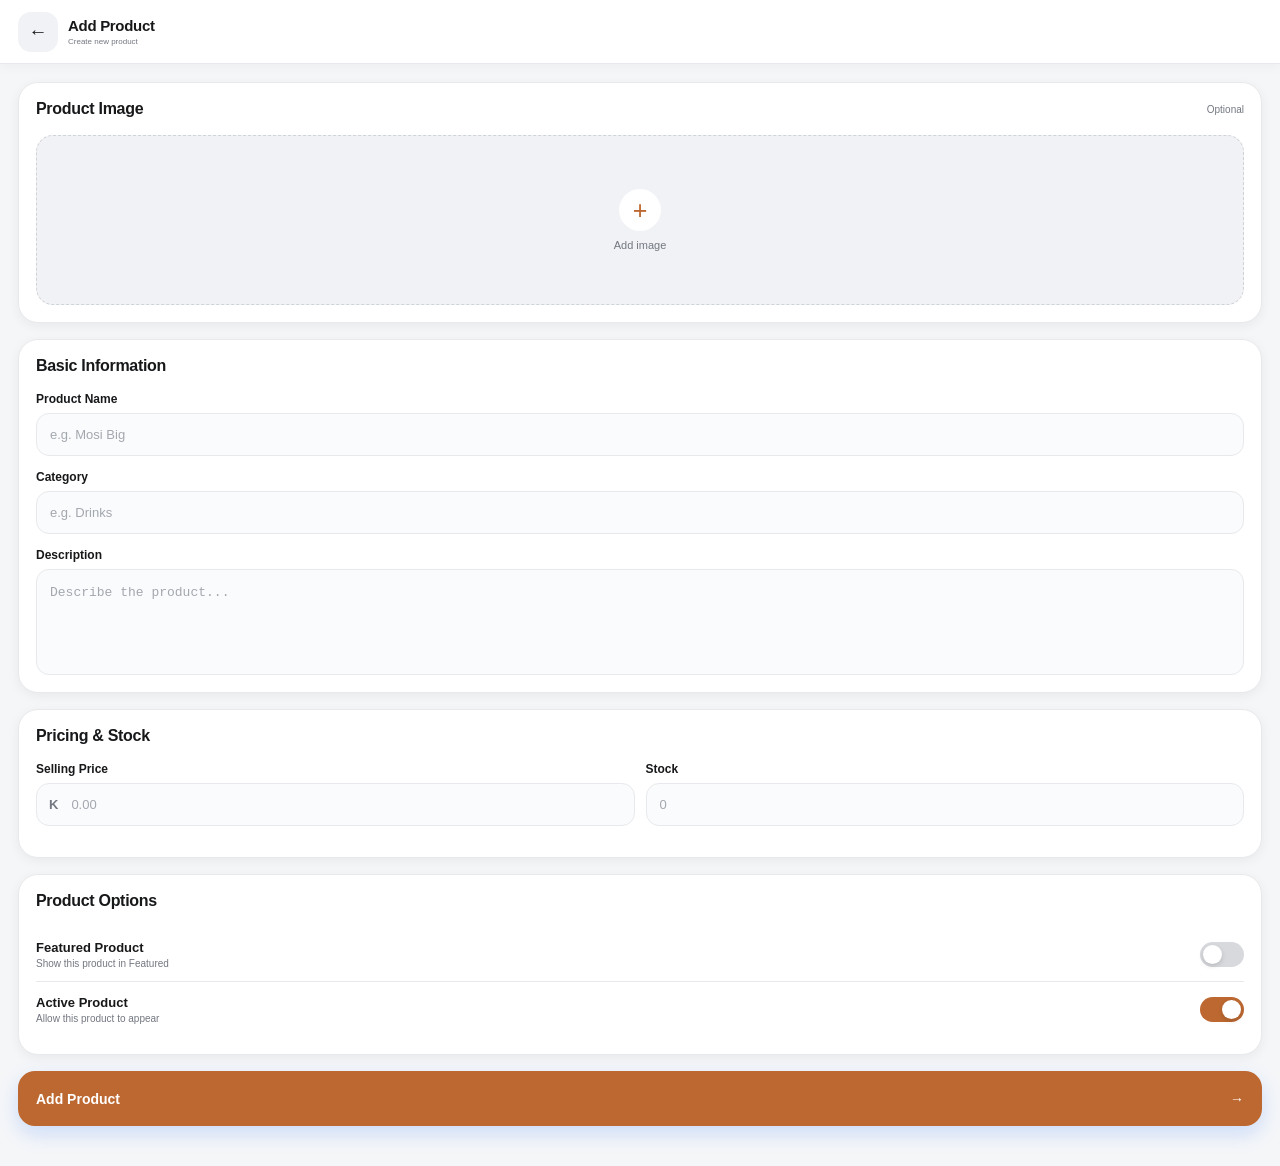
==== add-product.html @ 47070657 "Add files via upload Viza v mobile version" ====
<!DOCTYPE html>
<html lang="en">

<head>

    <meta charset="UTF-8">

    <meta
        name="viewport"
        content="width=device-width,
        initial-scale=1.0,
        maximum-scale=1.0,
        user-scalable=no"
    >

    <meta
        name="theme-color"
        content="#ffffff"
    >

    <title>Add Product | Viza V</title>

    <link
        rel="stylesheet"
        href="CSS/app.css"
    >

    <link
        rel="stylesheet"
        href="CSS/product-form.css"
    >

</head>


<body>

<div id="app">


    <!-- HEADER -->

    <header class="app-header">

        <div class="header-left">

            <button
                class="icon-button"
                type="button"
                onclick="history.back()"
            >
                ←
            </button>

            <div class="brand">

                <span class="brand-name">
                    Add Product
                </span>

                <span class="brand-subtitle">
                    Create new product
                </span>

            </div>

        </div>

    </header>



    <!-- MAIN -->

    <main class="form-main">

        <form
            class="product-form"
            id="productForm"
        >


            <!-- IMAGE -->

            <section class="form-section">

                <div class="form-section-title">

                    <h2>
                        Product Image
                    </h2>

                    <span>
                        Optional
                    </span>

                </div>


                <label
                    class="image-upload"
                    for="productImage"
                >

                    <div
                        class="image-preview"
                        id="imagePreview"
                    >

                        <span>
                            +
                        </span>

                        <small>
                            Add image
                        </small>

                    </div>

                    <input
                        type="file"
                        id="productImage"
                        accept="image/*"
                        hidden
                    >

                </label>

            </section>



            <!-- BASIC INFORMATION -->

            <section class="form-section">

                <div class="form-section-title">

                    <h2>
                        Basic Information
                    </h2>

                </div>


                <div class="form-group">

                    <label for="productName">
                        Product Name
                    </label>

                    <input
                        type="text"
                        id="productName"
                        placeholder="e.g. Mosi Big"
                        autocomplete="off"
                        required
                    >

                </div>



                <div class="form-group">

                    <label for="productCategory">
                        Category
                    </label>

                    <input
                        type="text"
                        id="productCategory"
                        placeholder="e.g. Drinks"
                        autocomplete="off"
                        required
                    >

                </div>



                <div class="form-group">

                    <label for="productDescription">
                        Description
                    </label>

                    <textarea
                        id="productDescription"
                        rows="4"
                        placeholder="Describe the product..."
                    ></textarea>

                </div>

            </section>



            <!-- PRICING -->

            <section class="form-section">

                <div class="form-section-title">

                    <h2>
                        Pricing & Stock
                    </h2>

                </div>


                <div class="form-row">


                    <div class="form-group">

                        <label for="productPrice">
                            Selling Price
                        </label>

                        <div class="input-with-prefix">

                            <span>
                                K
                            </span>

                            <input
                                type="number"
                                id="productPrice"
                                min="0"
                                step="0.01"
                                placeholder="0.00"
                                required
                            >

                        </div>

                    </div>


                    <div class="form-group">

                        <label for="productStock">
                            Stock
                        </label>

                        <input
                            type="number"
                            id="productStock"
                            min="0"
                            step="1"
                            placeholder="0"
                            required
                        >

                    </div>


                </div>

            </section>



            <!-- OPTIONS -->

            <section class="form-section">

                <div class="form-section-title">

                    <h2>
                        Product Options
                    </h2>

                </div>


                <label class="switch-row">

                    <div>

                        <strong>
                            Featured Product
                        </strong>

                        <small>
                            Show this product in Featured
                        </small>

                    </div>

                    <input
                        type="checkbox"
                        id="productFeatured"
                    >

                    <span class="switch"></span>

                </label>


                <label class="switch-row">

                    <div>

                        <strong>
                            Active Product
                        </strong>

                        <small>
                            Allow this product to appear
                        </small>

                    </div>

                    <input
                        type="checkbox"
                        id="productActive"
                        checked
                    >

                    <span class="switch"></span>

                </label>

            </section>



            <!-- SAVE -->

            <button
                class="save-product-button"
                type="submit"
            >

                <span>
                    Add Product
                </span>

                <span>
                    →
                </span>

            </button>


        </form>

    </main>


</div>


<script src="JS/storage.js"></script>

<script src="JS/product-manager.js"></script>


</body>

</html>
---- CSS/app.css ----
/* =========================================
   VIZA V
   APPLICATION FOUNDATION
========================================= */

:root{

    --primary:#bd6830;

    --primary-dark:#155dcc;

    --background:#f5f6f8;

    --surface:#ffffff;

    --surface-soft:#f0f2f5;

    --text:#17181a;

    --text-secondary:#737780;

    --border:#e8e9ec;

    --danger:#ff3b30;

    --success:#22a447;
    --zyaco:rgb(34, 122, 34);

    --radius-small:12px;

    --radius-medium:16px;

    --radius-large:22px;

    --app-padding:18px;

    --header-height:64px;

    --bottom-nav-height:72px;

    --shadow-small:
        0 3px 12px rgba(0,0,0,.055);

    --shadow-medium:
        0 8px 25px rgba(0,0,0,.08);

}


/* =========================================
   RESET
========================================= */

*{

    margin:0;

    padding:0;

    box-sizing:border-box;

    -webkit-tap-highlight-color:
        transparent;

}


html{

    scroll-behavior:smooth;

}


body{

    min-height:100vh;

    background:var(--background);

    color:var(--text);

    font-family:
        -apple-system,
        BlinkMacSystemFont,
        "Segoe UI",
        Roboto,
        Helvetica,
        Arial,
        sans-serif;

    overflow-x:hidden;

}


button,
input{

    font:inherit;

}


button{

    border:0;

    cursor:pointer;

}


img{

    display:block;

    max-width:100%;

}


/* =========================================
   APPLICATION
========================================= */

#app{

    min-height:100vh;

    width:100%;

}


/* =========================================
   HEADER
========================================= */

/* =========================================================
   APP HEADER
========================================================= */

.app-header{

    position:sticky;

    top:0;

    z-index:1000;

    width:100%;

    height:
        calc(
            64px +
            env(safe-area-inset-top)
        );

    padding:
        env(safe-area-inset-top)
        var(--app-padding)
        0;

    display:flex;

    align-items:center;

    justify-content:space-between;

    background:
        rgba(255,255,255,.96);

    border-bottom:
        1px solid var(--border);

    box-shadow:
        0 2px 12px
        rgba(0,0,0,.04);

    backdrop-filter:
        blur(14px);

    -webkit-backdrop-filter:
        blur(14px);

}


/* =========================================================
   HEADER LEFT
========================================================= */

.header-left{

    min-width:0;

    display:flex;

    align-items:center;

    gap:10px;

}


/* =========================================================
   ICON BUTTON
========================================================= */

.icon-button{

    position:relative;

    width:40px;

    height:40px;

    flex:
        0 0 40px;

    display:flex;

    align-items:center;

    justify-content:center;

    padding:0;

    border:0;

    border-radius:13px;

    background:
        var(--surface-soft);

    color:
        var(--text);

    font-size:19px;

    cursor:pointer;

    -webkit-tap-highlight-color:transparent;

    transition:
        transform .15s ease,
        background .15s ease;

}


.icon-button:active{

    transform:
        scale(.90);

    background:
        var(--border);

}


/* =========================================================
   BRAND
========================================================= */

.brand{

    min-width:0;

    display:flex;

    flex-direction:column;

    justify-content:center;

}


.brand-name{

    overflow:hidden;

    text-overflow:ellipsis;

    white-space:nowrap;

    color:
        var(--text);

    font-size:15px;

    line-height:1.15;

    font-weight:800;

    letter-spacing:-.3px;

}


.brand-name .zyaco{

    color:
        var(--primary);

}


.brand-subtitle{

    margin-top:3px;

    overflow:hidden;

    text-overflow:ellipsis;

    white-space:nowrap;

    color:
        var(--text-secondary);

    font-size:8px;

    line-height:1;

    font-weight:500;

}


/* =========================================================
   CART BADGE
========================================================= */

.cart-badge{

    position:absolute;

    top:-3px;

    right:-3px;

    min-width:16px;

    height:16px;

    padding:
        0 4px;

    display:flex;

    align-items:center;

    justify-content:center;

    border:
        2px solid #ffffff;

    border-radius:50px;

    background:
        var(--danger);

    color:#ffffff;

    font-size:8px;

    line-height:1;

    font-weight:800;

}


/* =========================================================
   FULL-SCREEN MOBILE MENU
========================================================= */

.mobile-menu{

    position:fixed;

    inset:0;

    z-index:2000;

    width:100%;

    height:100dvh;

    visibility:hidden;

    pointer-events:none;

}


/* =========================================================
   MENU BACKDROP
========================================================= */

.mobile-menu-backdrop{

    position:absolute;

    inset:0;

    background:
        rgba(0,0,0,.30);

    opacity:0;

    transition:
        opacity .30s ease;

}


/* =========================================================
   MENU PANEL
========================================================= */

.mobile-menu-panel{

    position:absolute;

    top:0;

    left:0;

    width:100%;

    height:100%;

    height:100dvh;

    display:flex;

    flex-direction:column;

    background:#ffffff;

    transform:
        translateX(-100%);

    transition:
        transform .34s
        cubic-bezier(.22,.8,.25,1);

    overflow-y:auto;

    overscroll-behavior:contain;

    -webkit-overflow-scrolling:touch;

    box-shadow:
        8px 0 30px
        rgba(0,0,0,.12);

}


/* =========================================================
   OPEN STATE
========================================================= */

.mobile-menu.open{

    visibility:visible;

    pointer-events:auto;

}


.mobile-menu.open
.mobile-menu-backdrop{

    opacity:1;

}


.mobile-menu.open
.mobile-menu-panel{

    transform:
        translateX(0);

}


/* =========================================================
   MENU TOP
========================================================= */

.mobile-menu-top{

    min-height:
        calc(
            76px +
            env(safe-area-inset-top)
        );

    padding:
        env(safe-area-inset-top)
        var(--app-padding)
        0;

    display:flex;

    align-items:center;

    justify-content:space-between;

    border-bottom:
        1px solid var(--border);

}


.mobile-menu-brand{

    display:flex;

    flex-direction:column;

}


.mobile-menu-brand strong{

    color:
        var(--text);

    font-size:18px;

    font-weight:850;

    letter-spacing:-.5px;

}


.mobile-menu-brand strong span{

    color:
        var(--primary);

}


.mobile-menu-brand small{

    margin-top:3px;

    color:
        var(--text-secondary);

    font-size:9px;

}


/* =========================================================
   CLOSE BUTTON
========================================================= */

.mobile-menu-close{

    width:42px;

    height:42px;

    display:flex;

    align-items:center;

    justify-content:center;

    border:0;

    border-radius:13px;

    background:
        var(--surface-soft);

    color:
        var(--text);

    font-size:21px;

    font-weight:500;

    cursor:pointer;

    -webkit-tap-highlight-color:transparent;

    transition:
        transform .15s ease,
        background .15s ease;

}


.mobile-menu-close:active{

    transform:
        scale(.90);

    background:
        var(--border);

}


/* =========================================================
   NAVIGATION
========================================================= */

.mobile-nav{

    padding:
        18px
        var(--app-padding);

}


.mobile-nav-label{

    display:block;

    margin:
        0
        0
        9px
        4px;

    color:
        var(--text-secondary);

    font-size:9px;

    font-weight:800;

    letter-spacing:1px;

    text-transform:uppercase;

}


/* =========================================================
   NAV ITEM
========================================================= */

.mobile-nav-item{

    width:100%;

    min-height:54px;

    margin-bottom:5px;

    padding:
        0
        13px;

    display:flex;

    align-items:center;

    gap:13px;

    border:0;

    border-radius:15px;

    background:transparent;

    color:
        var(--text);

    font-family:inherit;

    font-size:13px;

    font-weight:650;

    text-align:left;

    cursor:pointer;

    -webkit-tap-highlight-color:transparent;

    transition:
        background .16s ease,
        transform .16s ease;

}


.mobile-nav-item:active{

    transform:
        scale(.98);

    background:
        var(--surface-soft);

}


/* =========================================================
   NAV ICON
========================================================= */

.mobile-nav-icon{

    width:38px;

    height:38px;

    flex:
        0 0 38px;

    display:flex;

    align-items:center;

    justify-content:center;

    border-radius:12px;

    background:
        var(--surface-soft);

    color:
        var(--primary);

    font-size:18px;

}


/* =========================================================
   NAV TEXT
========================================================= */

.mobile-nav-text{

    flex:1;

    min-width:0;

}


.mobile-nav-text strong{

    display:block;

    font-size:13px;

    font-weight:700;

}


.mobile-nav-text small{

    display:block;

    margin-top:2px;

    color:
        var(--text-secondary);

    font-size:9px;

    font-weight:500;

}


/* =========================================================
   NAV ARROW
========================================================= */

.mobile-nav-arrow{

    color:
        #a4a8ae;

    font-size:16px;

}


/* =========================================================
   MENU DIVIDER
========================================================= */

.mobile-nav-divider{

    height:1px;

    margin:
        12px
        4px
        14px;

    background:
        var(--border);

}


/* =========================================================
   PARTNERSHIP / SUPPLIER SECTION
========================================================= */

.mobile-menu-business{

    margin-top:auto;

    padding:
        16px
        var(--app-padding)
        calc(
            18px +
            env(safe-area-inset-bottom)
        );

}


.mobile-business-card{

    padding:15px;

    border:
        1px solid var(--border);

    border-radius:17px;

    background:
        var(--surface-soft);

}


.mobile-business-card strong{

    display:block;

    color:
        var(--text);

    font-size:12px;

    font-weight:750;

}


.mobile-business-card p{

    margin:
        4px
        0
        10px;

    color:
        var(--text-secondary);

    font-size:9px;

    line-height:1.45;

}


.mobile-business-link{

    color:
        var(--primary);

    font-size:10px;

    font-weight:750;

    background:none;

    border:0;

    padding:0;

}


/* =========================================================
   BODY LOCK WHEN MENU IS OPEN
========================================================= */

body.menu-open{

    overflow:hidden;

    touch-action:none;

}


/* =========================================================
   VERY SMALL PHONES
========================================================= */

@media(max-width:360px){

    .app-header{

        padding-left:10px;

        padding-right:10px;

    }


    .brand-subtitle{

        font-size:7px;

    }


    .mobile-nav{

        padding-left:10px;

        padding-right:10px;

    }

}


/* =========================================
   CART BADGE
========================================= */

.cart-badge{

    position:absolute;

    top:-2px;

    right:-2px;

    min-width:17px;

    height:17px;

    padding:0 4px;

    border-radius:20px;

    background:var(--danger);

    color:white;

    font-size:9px;

    font-weight:700;

    display:flex;

    align-items:center;

    justify-content:center;

}


/* =========================================
   MAIN
========================================= */

.app-main{

    width:100%;

    padding-bottom:
        calc(
            var(--bottom-nav-height)
            + 25px
        );

}


/* =========================================
   SEARCH
========================================= */

.search-section{

    padding:
        16px
        var(--app-padding)
        4px;

}


.search-box{

    width:100%;

    height:48px;

    border-radius:16px;

    background:var(--surface);

    border:1px solid var(--border);

    display:flex;

    align-items:center;

    padding:0 13px;

    gap:9px;

    box-shadow:var(--shadow-small);

}


.search-icon{

    font-size:23px;

    color:#8a8f98;

}


.search-box input{

    flex:1;

    min-width:0;

    border:0;

    outline:0;

    background:transparent;

    color:var(--text);

    font-size:14px;

}


.search-box input::placeholder{

    color:#a1a5ac;

}


.search-clear{

    width:27px;

    height:27px;

    border-radius:50%;

    background:#e9ebee;

    color:#777;

    display:none;

    align-items:center;

    justify-content:center;

}


.search-clear.visible{

    display:flex;

}


/* =========================================
   SECTION
========================================= */

.category-section,
.product-section{

    margin-top:24px;

}


.section-heading{

    padding:
        0
        var(--app-padding);

    margin-bottom:13px;

    display:flex;

    align-items:flex-end;

    justify-content:space-between;

}


.section-label{

    display:block;

    margin-bottom:4px;

    color:var(--primary);

    font-size:9px;

    font-weight:800;

    letter-spacing:1.2px;

}


.section-heading h2{

    font-size:20px;

    line-height:1.15;

    letter-spacing:-.5px;

}


.section-action{

    color:var(--primary);

    background:none;

    font-size:12px;

    font-weight:700;

    padding:5px;

}


/* =========================================
   CATEGORY SCROLLER
========================================= */

.category-scroller{

    width:100%;

    display:flex;

    gap:10px;

    overflow-x:auto;

    padding:
        2px
        var(--app-padding)
        8px;

    scrollbar-width:none;

    scroll-behavior:smooth;

    overscroll-behavior-x:contain;

}


.category-scroller::-webkit-scrollbar{

    display:none;

}


.category-button{

    flex:
        0 0 auto;

    min-width:86px;

    height:38px;

    padding:
        0
        15px;

    border-radius:14px;

    background:var(--surface);

    border:1px solid var(--border);

    color:var(--text-secondary);

    font-size:12px;

    font-weight:600;

    transition:
        .2s ease;

}


.category-button.active{

    background:var(--primary);

    border-color:var(--primary);

    color:#ffffff;

}


/* =========================================
   PRODUCT HORIZONTAL SCROLLER
========================================= */

.product-scroller{

    width:100%;

    display:grid;

    grid-auto-flow:column;

    grid-auto-columns:116px;

    gap:13px;

    overflow-x:auto;

    overflow-y:hidden;

    padding:
        3px
        var(--app-padding)
        12px;

    scroll-snap-type:x mandatory;

    scroll-behavior:smooth;

    overscroll-behavior-x:contain;

    -webkit-overflow-scrolling:touch;

    scrollbar-width:none;

}


.product-scroller::-webkit-scrollbar{

    display:none;

}


/* =========================================================
   VIZA V
   SHARED PRODUCT LAUNCHER
   Used by Home + Products
========================================================= */


/* =========================================
   PRODUCT GRID
========================================= */

.product-grid{

    width:100%;

    padding:
        2px
        var(--app-padding)
        25px;

    display:grid;

    grid-template-columns:
        repeat(4,minmax(0,1fr));

    justify-items:center;

    column-gap:8px;

    row-gap:20px;

}


/* =========================================
   PRODUCT CARD
========================================= */

.product-card{

    width:100%;

    min-width:0;

    display:flex;

    flex-direction:column;

    align-items:center;

    background:transparent;

    border:0;

    border-radius:0;

    padding:0;

    box-shadow:none;

    position:relative;

    cursor:pointer;

    -webkit-tap-highlight-color:transparent;

}


/* =========================================
   PRODUCT IMAGE
========================================= */

.product-image{

    position:relative;

    width:70px;

    height:70px;

    flex:
        0 0 70px;

    overflow:hidden;

    border-radius:18px;

    background:
        var(--surface-soft);

    box-shadow:
        0 3px 10px
        rgba(0,0,0,.08);

    transition:
        transform .16s ease,
        box-shadow .16s ease;

}


.product-image img{

    width:100%;

    height:100%;

    display:block;

    object-fit:cover;

}


/* =========================================
   PRODUCT BADGE
========================================= */

.product-badge{

    position:absolute;

    top:5px;

    right:5px;

    width:8px;

    height:8px;

    padding:0;

    border:
        2px solid #ffffff;

    border-radius:50%;

    background:
        var(--success);

    font-size:0;

}


/* =========================================
   PRODUCT INFO
========================================= */

.product-info{

    width:100%;

    min-width:0;

    padding:
        7px
        2px
        0;

    text-align:center;

}


/* =========================================
   PRODUCT NAME
========================================= */

.product-name{

    width:100%;

    min-height:25px;

    display:-webkit-box;

    -webkit-box-orient:vertical;

    -webkit-line-clamp:2;

    overflow:hidden;

    color:
        var(--text);

    font-size:10px;

    line-height:1.25;

    font-weight:700;

    text-align:center;

}


/* =========================================
   PRODUCT PRICE
========================================= */

.product-price{

    margin-top:3px;

    color:
        var(--primary);

    font-size:10px;

    line-height:1;

    font-weight:800;

    text-align:center;

}


/* =========================================
   PRODUCT TOUCH ANIMATION
========================================= */

.product-card:active
.product-image{

    transform:
        scale(.89);

    box-shadow:
        0 2px 5px
        rgba(0,0,0,.05);

}


/* =========================================
   HOME FEATURED HORIZONTAL VERSION
   Same product component, just scrollable
========================================= */

.product-scroller{

    width:100%;

    display:grid;

    grid-auto-flow:column;

    grid-auto-columns:78px;

    gap:14px;

    overflow-x:auto;

    overflow-y:hidden;

    padding:
        3px
        var(--app-padding)
        12px;

    scroll-snap-type:x proximity;

    scroll-behavior:smooth;

    overscroll-behavior-x:contain;

    -webkit-overflow-scrolling:touch;

    scrollbar-width:none;

}


.product-scroller::-webkit-scrollbar{

    display:none;

}


.product-scroller
.product-card{

    width:78px;

    min-width:78px;

    scroll-snap-align:start;

}


/* =========================================
   SMALL PHONES
========================================= */

@media(max-width:360px){

    :root{

        --app-padding:14px;

    }


    .product-grid{

        column-gap:4px;

        row-gap:18px;

    }


    .product-image{

        width:64px;

        height:64px;

        flex-basis:64px;

        border-radius:17px;

    }


    .product-name{

        font-size:9px;

    }


    .product-price{

        font-size:9px;

    }


    .product-scroller{

        grid-auto-columns:72px;

        gap:11px;

    }


    .product-scroller
    .product-card{

        width:72px;

        min-width:72px;

    }

}


/* =========================================
   NORMAL / LARGE PHONES
========================================= */

@media(min-width:390px){

    .product-grid{

        column-gap:12px;

    }


    .product-scroller{

        grid-auto-columns:82px;

        gap:15px;

    }


    .product-scroller
    .product-card{

        width:82px;

        min-width:82px;

    }

}


/* =========================================
   EXTRA LARGE MOBILE
========================================= */

@media(min-width:430px){

    .product-grid{

        grid-template-columns:
            repeat(5,minmax(0,1fr));

        column-gap:10px;

    }

}

/* =========================================
   EMPTY STATE
========================================= */

.empty-state{

    min-height:280px;

    display:flex;

    flex-direction:column;

    align-items:center;

    justify-content:center;

    text-align:center;

    padding:30px;

}


.empty-icon{

    width:65px;

    height:65px;

    border-radius:50%;

    background:var(--surface-soft);

    display:flex;

    align-items:center;

    justify-content:center;

    font-size:25px;

    margin-bottom:15px;

}


.empty-state h3{

    font-size:17px;

}


.empty-state p{

    margin-top:5px;

    color:var(--text-secondary);

    font-size:13px;

}


.hidden{

    display:none !important;

}


/* =========================================
   BOTTOM NAVIGATION
========================================= */

.bottom-nav{

    position:fixed;

    left:0;

    right:0;

    bottom:0;

    z-index:200;

    height:
        var(--bottom-nav-height);

    background:
        rgba(255,255,255,.95);

    backdrop-filter:
        blur(20px);

    -webkit-backdrop-filter:
        blur(20px);

    border-top:
        1px solid var(--border);

    display:grid;

    grid-template-columns:
        repeat(4,1fr);

    padding:
        6px
        8px
        env(safe-area-inset-bottom);

}


.nav-item{

    background:none;

    color:#92969d;

    display:flex;

    flex-direction:column;

    align-items:center;

    justify-content:center;

    gap:3px;

    font-size:10px;

    font-weight:600;

}


.nav-icon{

    font-size:19px;

    line-height:20px;

}


.nav-item.active{

    color:var(--primary);

}


/* =========================================
   SMALL PHONES
========================================= */

@media (max-width:360px){

    :root{

        --app-padding:14px;

    }

    .product-scroller{

        grid-auto-columns:108px;

    }

    .product-card{

        width:108px;

        min-width:108px;

        height:150px;

    }

    .product-image{

        height:84px;

    }

}


/* =========================================
   LARGER PHONES
========================================= */

@media (min-width:390px){

    .product-scroller{

        grid-auto-columns:120px;

        gap:14px;

    }

    .product-card{

        width:120px;

        min-width:120px;

    }

}


/* =========================================
   TOUCH DEVICES
========================================= */

@media (hover:none){

    .product-card:hover{

        transform:none;

    }

}


/* =========================================
   REDUCE MOTION
========================================= */

@media (prefers-reduced-motion:reduce){

    *{

        scroll-behavior:auto !important;

        transition:none !important;

        animation:none !important;

    }

}

/* =========================================
   PRODUCT DETAIL SHEET
========================================= */

.sheet-overlay{

    position:fixed;

    inset:0;

    z-index:500;

    background:
        rgba(0,0,0,.42);

    opacity:0;

    visibility:hidden;

    transition:
        opacity .25s ease,
        visibility .25s ease;

    display:flex;

    align-items:flex-end;

}


.sheet-overlay.open{

    opacity:1;

    visibility:visible;

}


/* =========================================
   SHEET
========================================= */

.product-sheet{

    width:100%;

    max-height:
        92vh;

    overflow-y:auto;

    background:
        var(--surface);

    border-radius:
        2px
        2px
        0
        0;

    padding:
        10px
        var(--app-padding)
        calc(
            24px +
            env(safe-area-inset-bottom)
        );

    transform:
        translateY(100%);

    transition:
        transform .35s
        cubic-bezier(.22,.61,.36,1);

    position:relative;

    scrollbar-width:none;

}


.product-sheet::-webkit-scrollbar{

    display:none;

}


.sheet-overlay.open
.product-sheet{

    transform:
        translateY(0);

}


/* =========================================
   HANDLE
========================================= */

.sheet-handle{

    width:38px;

    height:4px;

    border-radius:20px;

    background:#d6d8dc;

    margin:
        2px
        auto
        14px;

}


/* =========================================
   CLOSE BUTTON
========================================= */

.sheet-close{

    position:absolute;

    top:14px;

    right:16px;

    z-index:10;

    width:36px;

    height:36px;

    border-radius:50%;

    background:
        rgba(255,255,255,.9);

    box-shadow:
        0 3px 10px
        rgba(0,0,0,.12);

    font-size:24px;

    line-height:1;

    color:#555;

    display:flex;

    align-items:center;

    justify-content:center;

}


.sheet-close:active{

    transform:scale(.9);

}


/* =========================================
   PRODUCT IMAGE
========================================= */

.sheet-product-image{

    width:100%;

    height:300px;

    border-radius:2px;

    overflow:hidden;

    background:
        var(--surface-soft);
        display: flex;
        justify-content: center;
        align-items: center;
        background-color: #fff;

}


.sheet-product-image img{

    width: 270px;

    height:90%;

    object-fit:cover;
    border-radius:10px;
    object-position: top center;

}


/* =========================================
   CONTENT
========================================= */

.sheet-product-content{

    padding:
        20px
        2px
        0;

}


.sheet-product-category{

    color:
        var(--zyaco);

    font-size:11px;

    font-weight:800;

    text-transform:uppercase;

    letter-spacing:1px;

    margin-bottom:6px;

}


.sheet-product-content h2{

    font-size:16px;

    line-height:1.15;

    letter-spacing:-.7px;
    color: #cc5858;

}


.sheet-product-price{

    margin-top:7px;

    font-size:20px;

    font-weight:800;

    color:
        var(--primary);

}


.sheet-product-description{

    margin-top:13px;

    color:
        var(--text-secondary);

    font-size:14px;

    line-height:1.55;

}


/* =========================================
   QUANTITY
========================================= */

.quantity-section{

    margin-top:22px;

    display:flex;

    align-items:center;

    justify-content:space-between;

}


.quantity-label{

    font-size:14px;

    font-weight:700;

}


.quantity-control{

    height:42px;

    display:flex;

    align-items:center;

    background:
        var(--surface-soft);

    border-radius:14px;

    overflow:hidden;

}


.quantity-control button{

    width:42px;

    height:42px;

    background:none;

    color:var(--primary);

    font-size:22px;

    display:flex;

    align-items:center;

    justify-content:center;

}


.quantity-control button:active{

    background:#e4e7eb;

}


.quantity-control span{

    min-width:38px;

    text-align:center;

    font-size:14px;

    font-weight:750;

}


/* =========================================
   ADD TO CART
========================================= */

.add-to-cart-button{

    width:100%;

    height:54px;

    margin-top:22px;

    padding:
        0
        17px;

    border-radius:17px;

    background:
        var(--primary);

    color:#ffffff;

    display:flex;

    align-items:center;

    justify-content:space-between;

    font-size:14px;

    font-weight:700;

    box-shadow:
        0 8px 18px
        rgba(40,120,255,.22);

    transition:
        transform .18s ease,
        background .18s ease;

}


.add-to-cart-button:active{

    transform:scale(.97);

    background:
        var(--primary-dark);

}


.add-to-cart-button strong{

    font-size:14px;

}


/* =========================================
   CART SHEET
========================================= */

.cart-sheet{

    width:100%;

    max-height:92vh;

    background:var(--surface);

    border-radius:
        28px
        28px
        0
        0;

    transform:
        translateY(100%);

    transition:
        transform .35s
        cubic-bezier(.22,.61,.36,1);

    display:flex;

    flex-direction:column;

    overflow:hidden;

    padding:
        10px
        var(--app-padding)
        calc(
            15px +
            env(safe-area-inset-bottom)
        );

}


.sheet-overlay.open
.cart-sheet{

    transform:
        translateY(0);

}


/* =========================================
   CART HEADER
========================================= */

.cart-sheet-header{

    min-height:55px;

    display:flex;

    align-items:center;

    justify-content:space-between;

    flex-shrink:0;

}


.cart-sheet-header h2{

    font-size:22px;

    letter-spacing:-.5px;

}


/* =========================================
   CART ITEMS
========================================= */

.cart-items{

    flex:1;

    overflow-y:auto;

    padding:
        8px
        0
        12px;

    scrollbar-width:none;

}


.cart-items::-webkit-scrollbar{

    display:none;

}


/* =========================================
   CART ITEM
========================================= */

.cart-item{

    display:grid;

    grid-template-columns:
        64px
        minmax(0,1fr)
        auto;

    align-items:center;

    gap:11px;

    padding:
        10px
        0;

    border-bottom:
        1px solid var(--border);

}


.cart-item:last-child{

    border-bottom:0;

}


.cart-item-image{

    width:64px;

    height:64px;

    border-radius:14px;

    overflow:hidden;

    background:
        var(--surface-soft);

}


.cart-item-image img{

    width:100%;

    height:100%;

    object-fit:cover;

}


.cart-item-info{

    min-width:0;

}


.cart-item-name{

    font-size:13px;

    font-weight:700;

    white-space:nowrap;

    overflow:hidden;

    text-overflow:ellipsis;

}


.cart-item-price{

    margin-top:3px;

    color:var(--primary);

    font-size:12px;

    font-weight:700;

}


.cart-item-total{

    margin-top:2px;

    color:var(--text-secondary);

    font-size:11px;

}


/* =========================================
   CART QUANTITY
========================================= */

.cart-quantity{

    margin-top:7px;

    width:max-content;

    height:31px;

    border-radius:10px;

    background:
        var(--surface-soft);

    display:flex;

    align-items:center;

    overflow:hidden;

}


.cart-quantity button{

    width:30px;

    height:31px;

    background:none;

    color:var(--primary);

    font-size:18px;

    display:flex;

    align-items:center;

    justify-content:center;

}


.cart-quantity span{

    min-width:27px;

    text-align:center;

    font-size:11px;

    font-weight:750;

}


/* =========================================
   REMOVE
========================================= */

.cart-remove{

    align-self:flex-start;

    width:27px;

    height:27px;

    border-radius:50%;

    background:#f1f2f4;

    color:#777;

    display:flex;

    align-items:center;

    justify-content:center;

    font-size:16px;

}


.cart-remove:active{

    background:#ffe7e5;

    color:var(--danger);

}


/* =========================================
   EMPTY CART
========================================= */

.cart-empty{

    flex:1;

    min-height:250px;

    display:flex;

    flex-direction:column;

    align-items:center;

    justify-content:center;

    text-align:center;

}


.cart-empty-icon{

    width:70px;

    height:70px;

    border-radius:50%;

    background:var(--surface-soft);

    display:flex;

    align-items:center;

    justify-content:center;

    font-size:27px;

    margin-bottom:15px;

}


.cart-empty h3{

    font-size:17px;

}


.cart-empty p{

    margin-top:5px;

    color:var(--text-secondary);

    font-size:13px;

}


.continue-shopping{

    margin-top:17px;

    height:42px;

    padding:
        0
        18px;

    border-radius:13px;

    background:var(--primary);

    color:#fff;

    font-size:12px;

    font-weight:700;

}


/* =========================================
   SUMMARY
========================================= */

.cart-summary{

    flex-shrink:0;

    padding-top:10px;

    background:var(--surface);

}


.summary-row{

    display:flex;

    justify-content:space-between;

    align-items:center;

    margin-bottom:8px;

    color:var(--text-secondary);

    font-size:13px;

}


.summary-row strong{

    color:var(--text);

    font-weight:700;

}


.summary-divider{

    height:1px;

    background:var(--border);

    margin:
        12px
        0;

}


.summary-total{

    display:flex;

    align-items:center;

    justify-content:space-between;

}


.summary-total span{

    font-size:15px;

    font-weight:700;

}


.summary-total strong{

    color:var(--primary);

    font-size:20px;

    font-weight:800;

}


/* =========================================
   CHECKOUT
========================================= */

.checkout-button{

    width:100%;

    height:54px;

    margin-top:14px;

    border-radius:17px;

    padding:
        0
        17px;

    background:var(--primary);

    color:#fff;

    display:flex;

    align-items:center;

    justify-content:space-between;

    font-size:13px;

    font-weight:700;

    box-shadow:
        0 8px 18px
        rgba(40,120,255,.22);

}


.checkout-button:active{

    transform:scale(.97);

}


.checkout-button strong{

    font-size:14px;

}
---- CSS/product-form.css ----
/* =========================================
   PRODUCT FORM
========================================= */

.form-main{

    padding:
        18px
        var(--app-padding)
        40px;

}


.product-form{

    display:flex;

    flex-direction:column;

    gap:16px;

}


.form-section{

    background:#ffffff;

    border:
        1px solid var(--border);

    border-radius:20px;

    padding:17px;

    box-shadow:
        var(--shadow-small);

}


.form-section-title{

    display:flex;

    align-items:center;

    justify-content:space-between;

    margin-bottom:17px;

}


.form-section-title h2{

    font-size:16px;

    letter-spacing:-.3px;

}


.form-section-title span{

    color:
        var(--text-secondary);

    font-size:10px;

}


/* =========================================
   IMAGE
========================================= */

.image-upload{

    display:block;

    cursor:pointer;

}


.image-preview{

    width:100%;

    height:170px;

    border-radius:17px;

    background:
        var(--surface-soft);

    border:
        1.5px dashed #cfd2d7;

    display:flex;

    flex-direction:column;

    align-items:center;

    justify-content:center;

    color:
        var(--text-secondary);

    overflow:hidden;

}


.image-preview span{

    width:42px;

    height:42px;

    border-radius:50%;

    background:#ffffff;

    display:flex;

    align-items:center;

    justify-content:center;

    font-size:25px;

    color:var(--primary);

}


.image-preview small{

    margin-top:8px;

    font-size:11px;

}


/* =========================================
   FORM GROUP
========================================= */

.form-group{

    display:flex;

    flex-direction:column;

    gap:7px;

    margin-bottom:14px;

}


.form-group:last-child{

    margin-bottom:0;

}


.form-group label{

    font-size:12px;

    font-weight:700;

}


.form-group input,
.form-group textarea{

    width:100%;

    border:
        1px solid var(--border);

    background:
        #fafbfc;

    border-radius:13px;

    padding:
        13px;

    outline:none;

    color:var(--text);

    font-size:13px;

    transition:
        border-color .2s,
        box-shadow .2s;

}


.form-group textarea{

    resize:none;

    line-height:1.5;

}


.form-group input:focus,
.form-group textarea:focus{

    border-color:
        var(--primary);

    box-shadow:
        0 0 0 3px
        rgba(40,120,255,.08);

}


.form-group input::placeholder,
.form-group textarea::placeholder{

    color:#a3a7ae;

}


/* =========================================
   TWO COLUMN FORM
========================================= */

.form-row{

    display:grid;

    grid-template-columns:
        1fr 1fr;

    gap:11px;

}


/* =========================================
   PRICE INPUT
========================================= */

.input-with-prefix{

    display:flex;

    align-items:center;

    background:#fafbfc;

    border:
        1px solid var(--border);

    border-radius:13px;

    overflow:hidden;

}


.input-with-prefix span{

    padding-left:12px;

    color:
        var(--text-secondary);

    font-size:13px;

    font-weight:700;

}


.input-with-prefix input{

    border:0;

    background:transparent;

    box-shadow:none;

}


.input-with-prefix input:focus{

    box-shadow:none;

}


/* =========================================
   SWITCH
========================================= */

.switch-row{

    min-height:55px;

    display:flex;

    align-items:center;

    justify-content:space-between;

    gap:15px;

    border-bottom:
        1px solid var(--border);

}


.switch-row:last-child{

    border-bottom:0;

}


.switch-row div{

    flex:1;

}


.switch-row strong{

    display:block;

    font-size:13px;

}


.switch-row small{

    display:block;

    margin-top:3px;

    color:
        var(--text-secondary);

    font-size:10px;

}


.switch-row input{

    display:none;

}


.switch{

    width:44px;

    height:25px;

    border-radius:30px;

    background:#d7d9dd;

    position:relative;

    transition:.25s;

}


.switch::after{

    content:"";

    position:absolute;

    top:3px;

    left:3px;

    width:19px;

    height:19px;

    border-radius:50%;

    background:#ffffff;

    box-shadow:
        0 2px 5px
        rgba(0,0,0,.15);

    transition:.25s;

}


.switch-row input:checked + .switch{

    background:
        var(--primary);

}


.switch-row input:checked + .switch::after{

    transform:
        translateX(19px);

}


/* =========================================
   SAVE
========================================= */

.save-product-button{

    height:55px;

    border-radius:17px;

    background:
        var(--primary);

    color:#ffffff;

    display:flex;

    align-items:center;

    justify-content:space-between;

    padding:
        0
        18px;

    font-size:14px;

    font-weight:750;

    box-shadow:
        0 8px 20px
        rgba(40,120,255,.20);

}


.save-product-button:active{

    transform:scale(.98);

}


/* =========================================
   SMALL PHONES
========================================= */

@media(max-width:360px){

    .form-row{

        grid-template-columns:1fr;

        gap:0;

    }

}
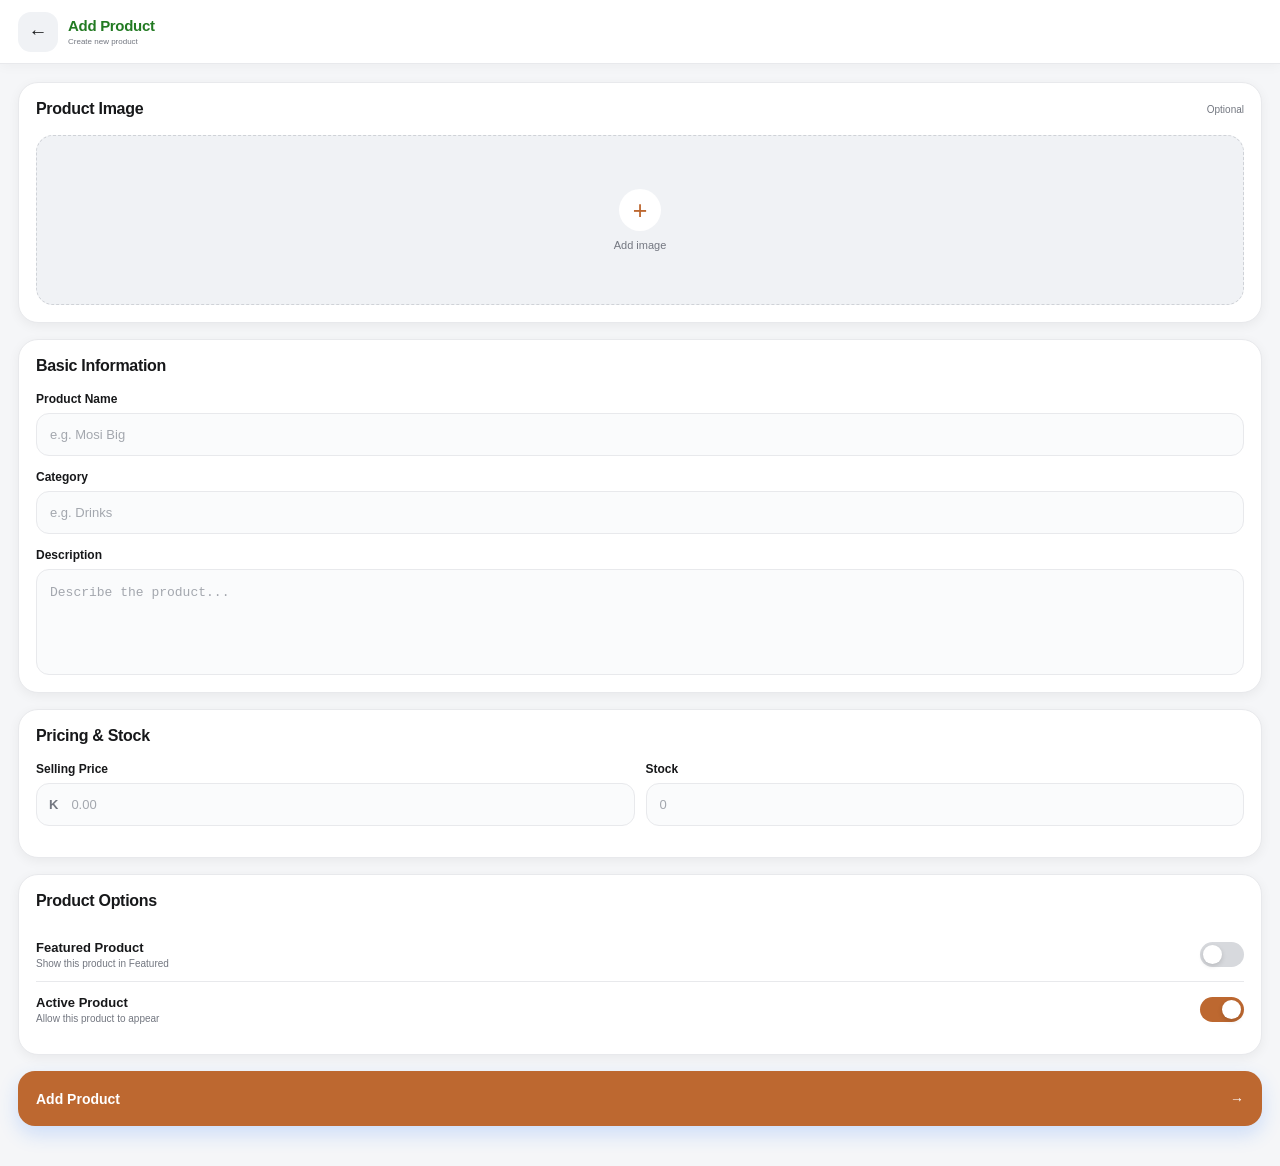
==== commit 81e09039: "Update add-product.html" ====
--- a/add-product.html
+++ b/add-product.html
@@ -18,7 +18,7 @@
         content="#ffffff"
     >
 
-    <title>Add Product | Viza V</title>
+    <title>Add Product | Zyaco food Market</title>
 
     <link
         rel="stylesheet"
@@ -361,4 +361,4 @@
 
 </body>
 
-</html>+</html>
--- a/CSS/app.css
+++ b/CSS/app.css
@@ -287,7 +287,7 @@
     white-space:nowrap;
 
     color:
-        var(--text);
+        var(--zyaco);
 
     font-size:15px;
 
@@ -458,6 +458,7 @@
     box-shadow:
         8px 0 30px
         rgba(0,0,0,.12);
+    z-index: 10000;
 
 }
 
@@ -625,6 +626,7 @@
     padding:
         18px
         var(--app-padding);
+    z-index: 10000;
 
 }
 
@@ -837,6 +839,10 @@
 
 }
 
+.reset{
+    color: #cc332e;
+}
+
 
 .mobile-business-card{
 
@@ -2921,4 +2927,4 @@
 
     font-size:14px;
 
-}+}
